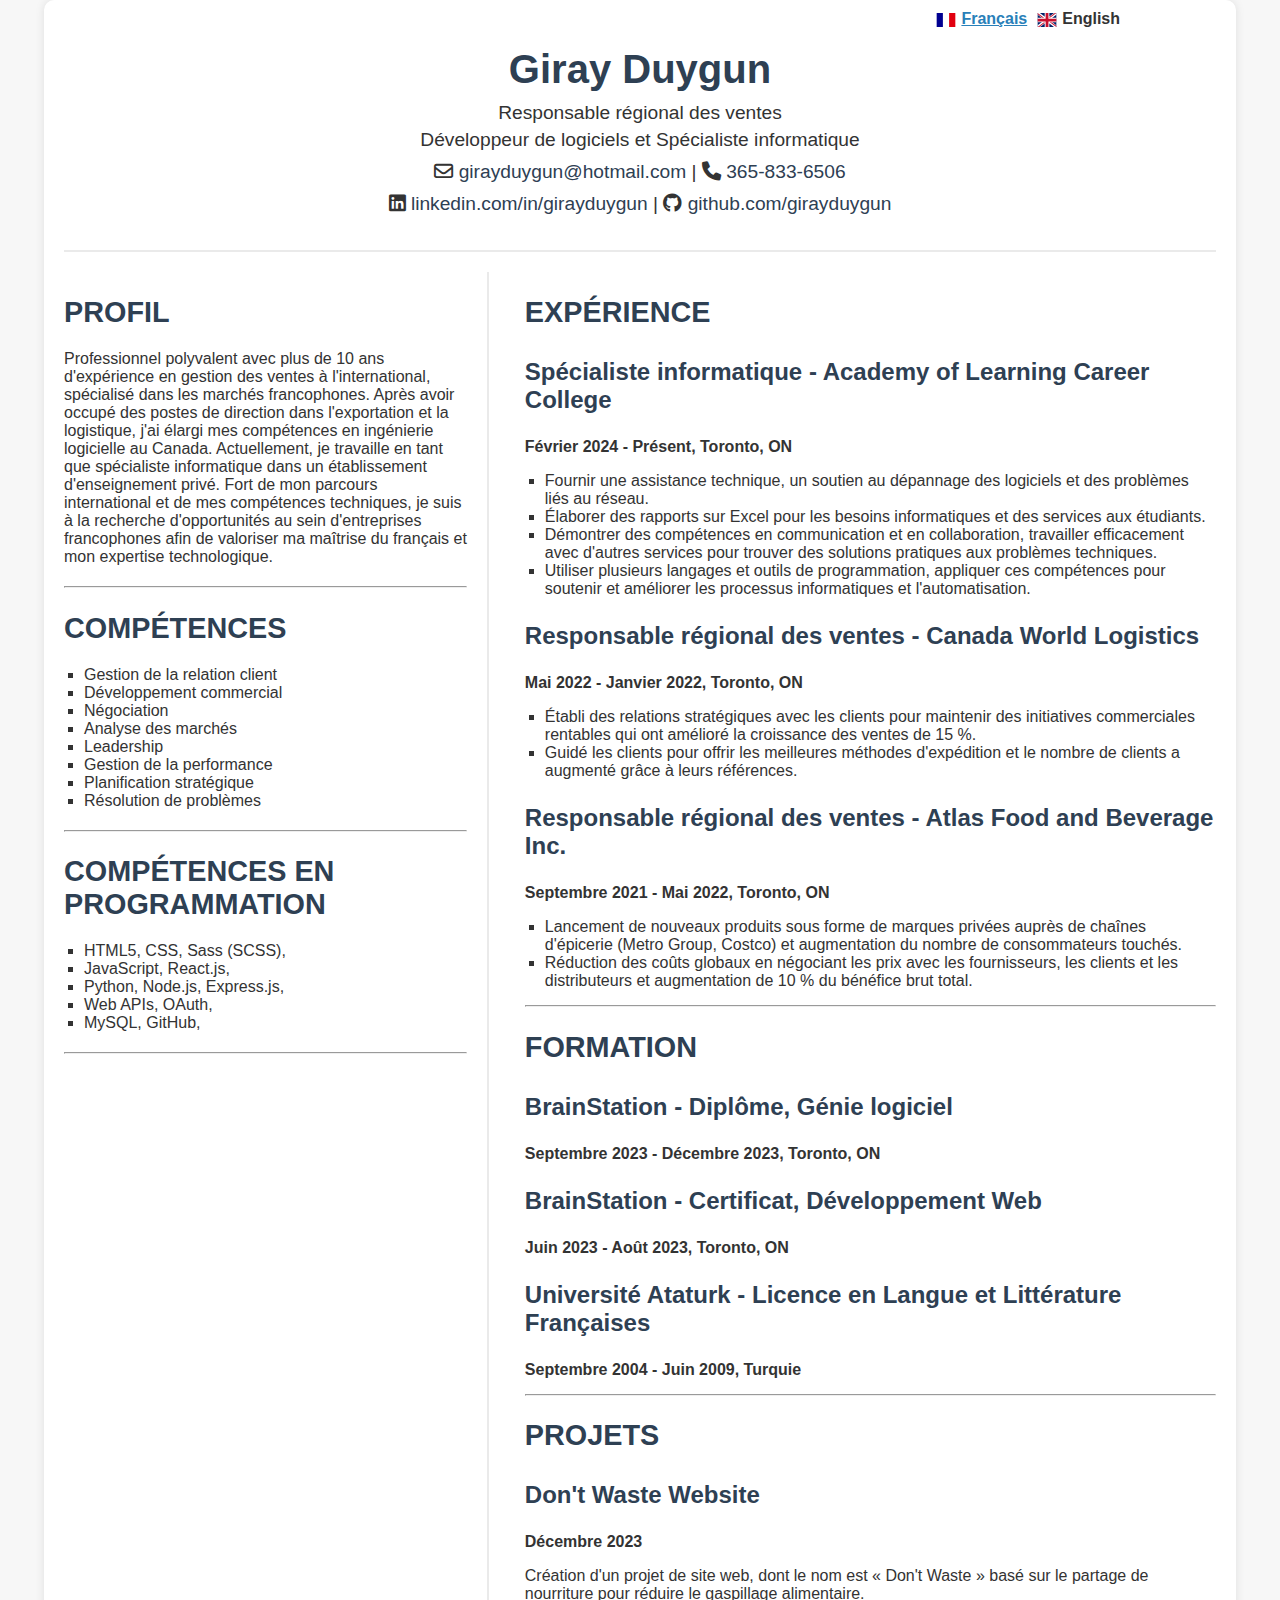
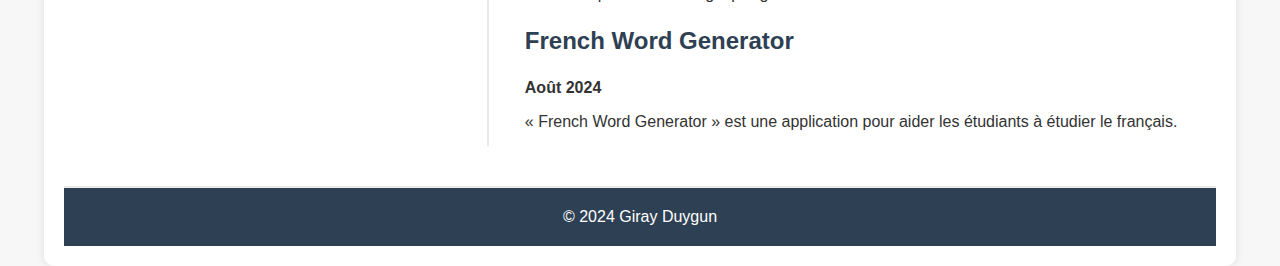
==== index.html @ 6f120290 "Add files via upload" ====
<!DOCTYPE html>
<html lang="fr">
    <head>
        <meta charset="UTF-8">
        <meta name="viewport" content="width=device-width, initial-scale=1.0">
        <title>Giray Duygun - CV</title>
        <!-- Include Font Awesome -->
        <link rel="stylesheet" href="https://cdnjs.cloudflare.com/ajax/libs/font-awesome/6.0.0-beta3/css/all.min.css">
        <link rel="stylesheet" href="styles.css">
    </head>
<body>
    <div class="container">
        <header>
            <h1>Giray Duygun</h1>
            <p>Responsable régional des ventes</p>
            <p>Développeur de logiciels et Spécialiste informatique</p>
            
            <!-- Updated Contact Info in French -->
            <div class="contact-info">
                <p>
                    <i class="fa-regular fa-envelope"></i> <a href="mailto:girayduygun@hotmail.com">girayduygun@hotmail.com</a> |
                    <i class="fa fa-phone"></i> <a href="tel:3658336506">365-833-6506</a>
                </p>
                <p>
                    <!-- <i class="fa fa-globe"></i> <a href="https://giray-resume.netlify.app" target="_blank">giray-resume.netlify.app</a> | -->
                    <i class="fab fa-linkedin"></i> <a href="https://www.linkedin.com/in/girayduygun/" target="_blank">linkedin.com/in/girayduygun</a> |
                    <i class="fab fa-github"></i> <a href="https://github.com/girayduygun" target="_blank">github.com/girayduygun</a>
                </p>
            </div>

            <!-- QR Code Section -->
            <!-- <div class="qr-code-section">
                <img src="qr-code.png" alt="QR Code" class="qr-code">
                <p>Veuillez scanner le code pour voir mon CV.</p>
            </div> -->
            
            <!-- Language Switcher -->
            <div class="language-switcher">
                <a href="index.html" class="active"><img src="flags/fr-flag.svg" alt="Drapeau Français">Français</a>
                <a href="./pages/english.html"><img src="flags/us-flag.svg" alt="Drapeau Anglais">English</a>
            </div>
        </header>

        <div class="main-content">
            <aside class="left-column">
                <section id="profile">
                    <h2>Profil</h2>
                    <p>Professionnel polyvalent avec plus de 10 ans d'expérience en gestion des ventes à l'international, spécialisé dans les marchés francophones. Après avoir occupé des postes de direction dans l'exportation et la logistique, j'ai élargi mes compétences en ingénierie logicielle au Canada. Actuellement, je travaille en tant que spécialiste informatique dans un établissement d'enseignement privé. Fort de mon parcours international et de mes compétences techniques, je suis à la recherche d'opportunités au sein d'entreprises francophones afin de valoriser ma maîtrise du français et mon expertise technologique.</p>
                </section>
                <hr>
                <section id="skills">
                    <h2>Compétences</h2>
                    <ul>
                        <li>Gestion de la relation client</li>
                        <li>Développement commercial</li>
                        <li>Négociation</li>
                        <li>Analyse des marchés </li>
                        <li>Leadership</li>
                        <li>Gestion de la performance</li>
                        <li>Planification stratégique</li>
                        <li>Résolution de problèmes</li>
                    </ul>
                </section>
                <hr>
                <section id="skills">
                    <h2>Compétences en programmation</h2>
                    <ul>
                        <li>HTML5, CSS, Sass (SCSS),</li>
                        <li>JavaScript, React.js,</li>
                        <li>Python, Node.js, Express.js,</li>
                        <li>Web APIs, OAuth,</li>
                        <li>MySQL, GitHub,</li>
                    </ul>
                </section>
                <hr>
            </aside>

            <section class="right-column">
                <section id="experience">
                    <h2>Expérience</h2>
                    <h3>Spécialiste informatique - Academy of Learning Career College</h3>
                    <p><strong>Février 2024 - Présent, Toronto, ON</strong></p>
                    <ul>
                        <li>Fournir une assistance technique, un soutien au dépannage des logiciels et des problèmes liés au réseau.</li>
                        <li>Élaborer des rapports sur Excel pour les besoins informatiques et des services aux étudiants.</li>
                        <li>Démontrer des compétences en communication et en collaboration, travailler efficacement avec d'autres services pour trouver des solutions pratiques aux problèmes techniques.</li>
                        <li>Utiliser plusieurs langages et outils de programmation, appliquer ces compétences pour soutenir et améliorer les processus informatiques et l'automatisation.</li>
                    </ul>
                    <h3>Responsable régional des ventes - Canada World Logistics</h3>
                    <p><strong>Mai 2022 - Janvier 2022, Toronto, ON</strong></p>
                    <ul>
                        <li>Établi des relations stratégiques avec les clients pour maintenir des initiatives commerciales rentables qui ont amélioré la croissance des ventes de 15 %.</li>
                        <li>Guidé les clients pour offrir les meilleures méthodes d'expédition et le nombre de clients a augmenté grâce à leurs références.</li>
                    </ul>
                    <h3>Responsable régional des ventes - Atlas Food and Beverage Inc.</h3>
                    <p><strong>Septembre 2021 - Mai 2022, Toronto, ON</strong></p>
                    <ul>
                        <li>Lancement de nouveaux produits sous forme de marques privées auprès de chaînes d'épicerie (Metro Group, Costco) et augmentation du nombre de consommateurs touchés.</li>
                        <li>Réduction des coûts globaux en négociant les prix avec les fournisseurs, les clients et les distributeurs et augmentation de 10 % du bénéfice brut total.</li>
                    </ul>
                </section>

                <hr>

                <section id="education">
                    <h2>Formation</h2>
                    <h3>BrainStation - Diplôme, Génie logiciel</h3>
                    <p><strong>Septembre 2023 - Décembre 2023, Toronto, ON</strong></p>
                    
                    <h3>BrainStation - Certificat, Développement Web</h3>
                    <p><strong>Juin 2023 - Août 2023, Toronto, ON</strong></p>

                    <h3>Université Ataturk - Licence en Langue et Littérature Françaises</h3>
                    <p><strong>Septembre 2004 - Juin 2009, Turquie</strong></p>
                </section>

                <hr>

                <section id="projects">
                    <h2>Projets</h2>
                    <h3>Don't Waste Website</h3>
                    <p><strong>Décembre 2023</strong>
                    <p>Création d'un projet de site web, dont le nom est « Don't Waste » basé sur le partage de nourriture pour réduire le gaspillage alimentaire.</p>

                    <h3>French Word Generator</h3>
                    <p><strong>Août 2024</strong></p>
                    <p>« French Word Generator » est une application pour aider les étudiants à étudier le français.</p>
                </section>
            </section>
        </div>

        <footer>
            <p>&copy; 2024 Giray Duygun</p>
        </footer>
    </div>
</body>
</html>
---- styles.css ----
/* General styles */
body {
    font-family: 'Arial', sans-serif;
    margin: 0;
    padding: 0;
    background-color: #f7f7f7;
    color: #333;
    display: flex;
    justify-content: center;
    align-items: center;
    min-height: 100vh;
}

.container {
    width: 90%;
    max-width: 1200px;
    margin: 0 auto;
    padding: 20px;
    background-color: white;
    box-shadow: 0 0 10px rgba(0, 0, 0, 0.1);
    border-radius: 10px;
}

header {
    text-align: center;
    padding-bottom: 20px;
    border-bottom: 2px solid #eaeaea;
    position: relative;
}

a:link, a:visited {
    text-decoration: none;
    color: #2e4053;
}

header h1 {
    font-size: 2.5rem;
    margin-bottom: 10px;
    color: #2e4053;
}

header p {
    font-size: 1.2rem;
    margin: 5px 0;
}

/* Contact Info Section */
.contact-info {
    display: flex;
    flex-direction: column;
    justify-content: center;
    margin-bottom: 10px;
}

.contact-info p {
    margin: 5px 0;
}

.contact-info img {
    width: 16px;
    height: 16px;
    vertical-align: middle;
    margin-right: 5px;
}

/* QR Code Section */
.qr-code-section {
    position: absolute;
    right: 10px;
    top: 30px;
}

.qr-code-section .qr-code {
    width: 100px;
    height: 100px;
}

.qr-code-section p {
    margin-top: 5px;
    font-size: 0.9rem;
}

/* Language Switcher */
.language-switcher {
    position: fixed;
    top: 10px;
    right: 10rem;
    background-color: white;
    display: flex;
    gap: 10px;
}

.language-switcher a {
    text-decoration: none;
    color: #333;
    font-weight: bold;
}

.language-switcher a img {
    width: 20px;
    height: 14px;
    margin-right: 5px;
    vertical-align: middle;
}

.language-switcher a.active {
    color: #2980b9;
    text-decoration: underline;
}

/* Main content area with two columns */
.main-content {
    display: flex;
    justify-content: space-between;
    margin-top: 20px;
}

.left-column {
    width: 35%;
    padding-right: 20px;
    border-right: 2px solid #eaeaea;
}

.left-column section {
    margin-bottom: 20px;
}

.right-column {
    width: 60%;
    padding-left: 20px;
}

/* Section headings */
section h2 {
    font-size: 1.8rem;
    color: #2e4053;
    margin-bottom: 15px;
    padding-bottom: 5px;
    text-transform: uppercase;
}

section h3 {
    font-size: 1.5rem;
    color: #2e4053;
}

section p, section ul {
    font-size: 1rem;
    margin-bottom: 15px;
}

ul {
    list-style-type: square;
    margin-left: 20px;
    padding-left: 0px;
}

/* Footer */
footer {
    text-align: center;
    padding: 20px 0;
    background-color: #2e4053;
    color: white;
    margin-top: 40px;
    border-top: 2px solid #eaeaea;
}

footer p {
    margin: 0;
}

/* Responsive Design for Tablet and Mobile */
@media (max-width: 768px) {
    .main-content {
        flex-direction: column;
    }

    .left-column, .right-column {
        width: 100%;
        padding: 0;
        border: none;
    }
}

@media (max-width: 480px) {
    header h1 {
        font-size: 2rem;
    }

    header p {
        font-size: 1rem;
    }

    .contact-info p {
        font-size: 0.9rem;
    }
}
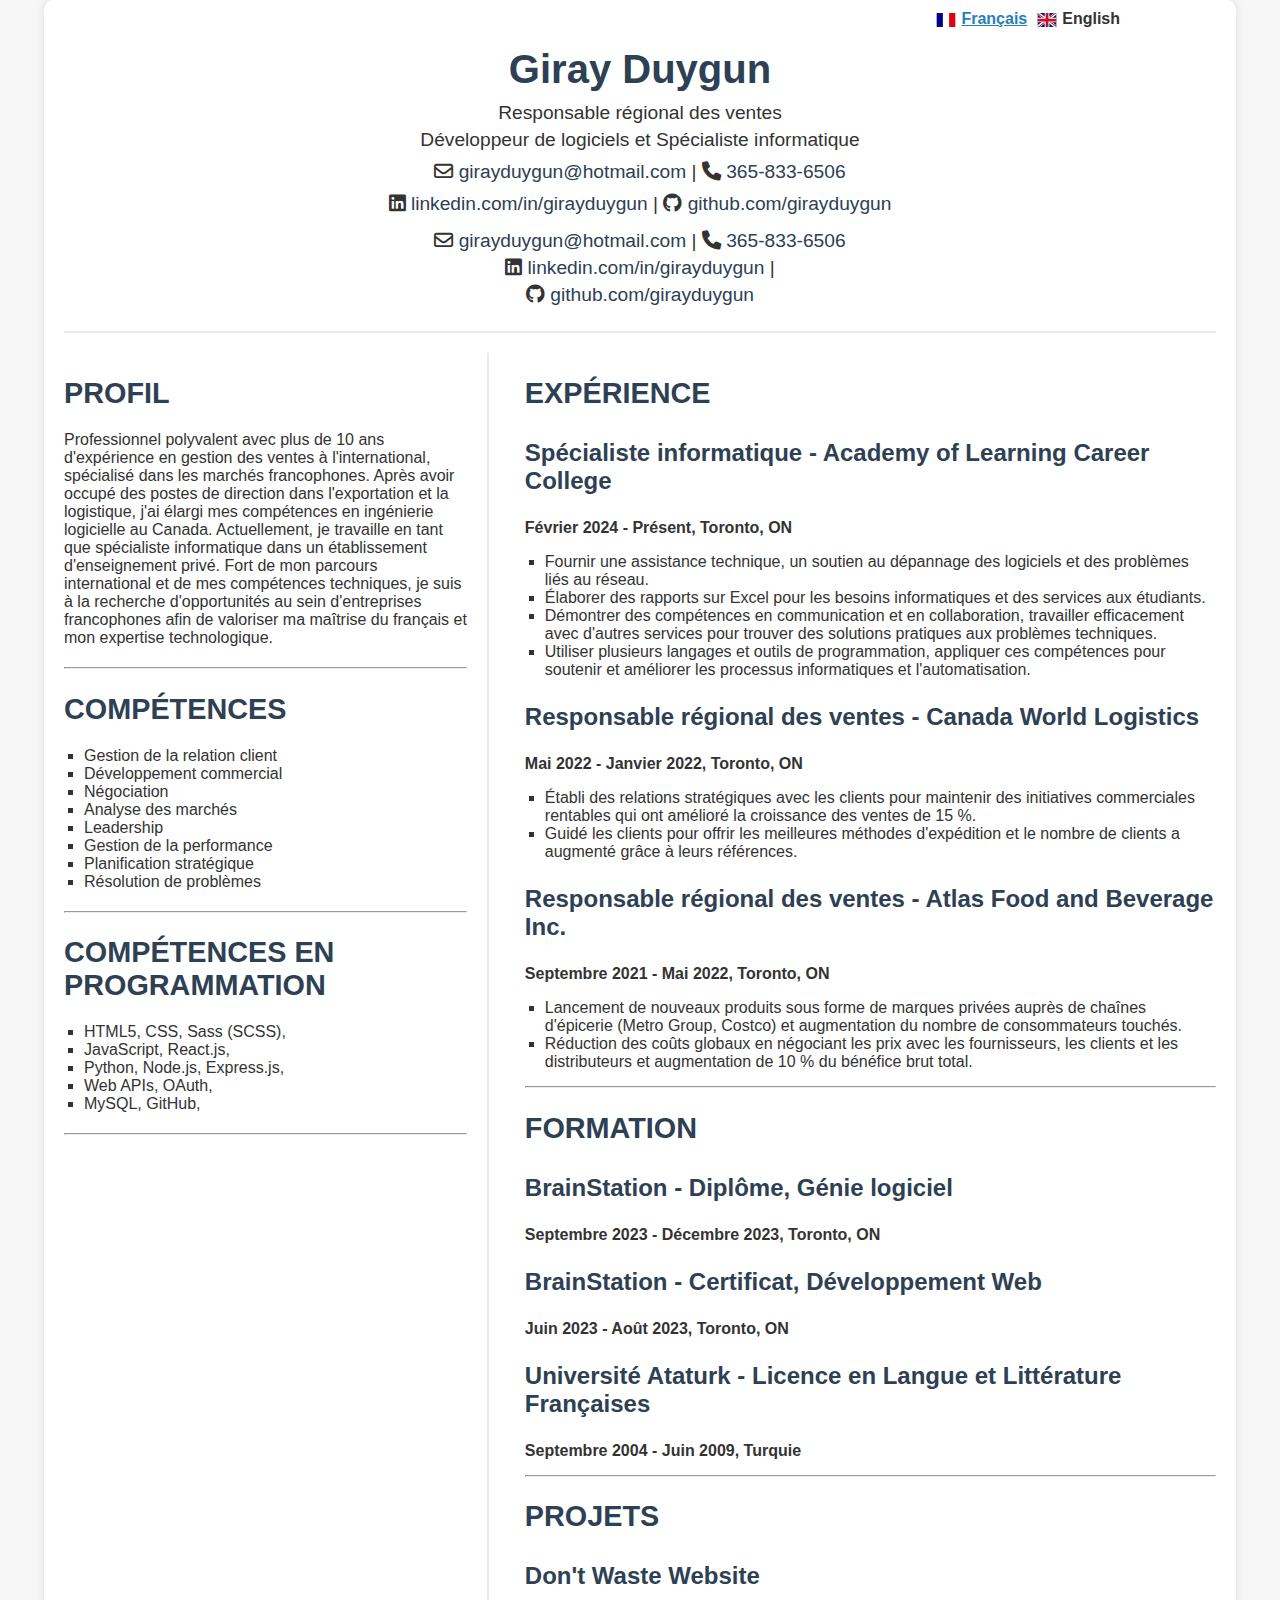
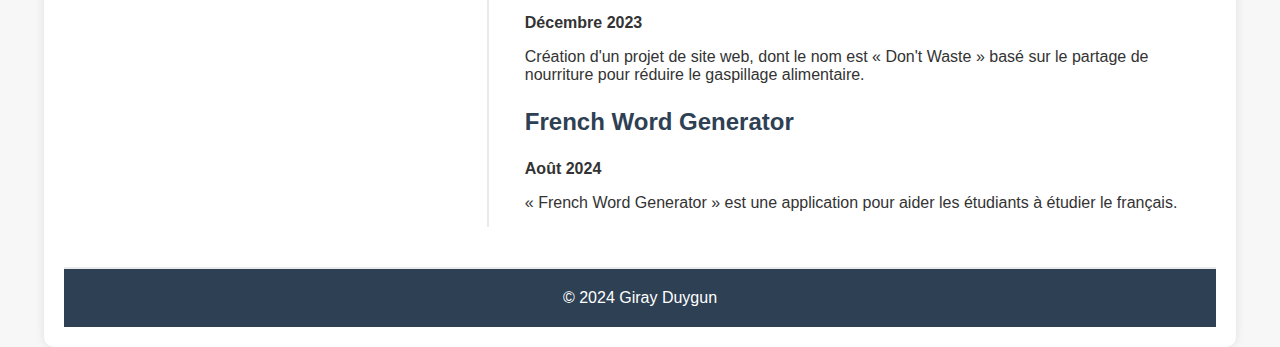
==== commit 8da05d81: "Update index.html" ====
--- a/index.html
+++ b/index.html
@@ -24,6 +24,20 @@
                 <p>
                     <!-- <i class="fa fa-globe"></i> <a href="https://giray-resume.netlify.app" target="_blank">giray-resume.netlify.app</a> | -->
                     <i class="fab fa-linkedin"></i> <a href="https://www.linkedin.com/in/girayduygun/" target="_blank">linkedin.com/in/girayduygun</a> |
+                    <i class="fab fa-github"></i> <a href="https://github.com/girayduygun" target="_blank">github.com/girayduygun</a>
+                </p>
+            </div>
+
+            <div class="contact-info-mobile">
+                <p>
+                    <i class="fa-regular fa-envelope"></i> <a href="mailto:girayduygun@hotmail.com">girayduygun@hotmail.com</a> |
+                    <i class="fa fa-phone"></i> <a href="tel:3658336506">365-833-6506</a>
+                </p>
+                <p>
+                    <!-- <i class="fa fa-globe"></i> <a href="https://giray-resume.netlify.app" target="_blank">giray-resume.netlify.app</a> | -->
+                    <i class="fab fa-linkedin"></i> <a href="https://www.linkedin.com/in/girayduygun/" target="_blank">linkedin.com/in/girayduygun</a> |
+                </p>
+                <p>
                     <i class="fab fa-github"></i> <a href="https://github.com/girayduygun" target="_blank">github.com/girayduygun</a>
                 </p>
             </div>
--- a/styles.css
+++ b/styles.css
@@ -180,6 +180,10 @@
         padding: 0;
         border: none;
     }
+    
+    .language-switcher {
+        right: 1rem;
+    }
 }
 
 @media (max-width: 480px) {
@@ -194,4 +198,8 @@
     .contact-info p {
         font-size: 0.9rem;
     }
-}+    
+    .language-switcher {
+        right: 1rem;
+    }
+}
